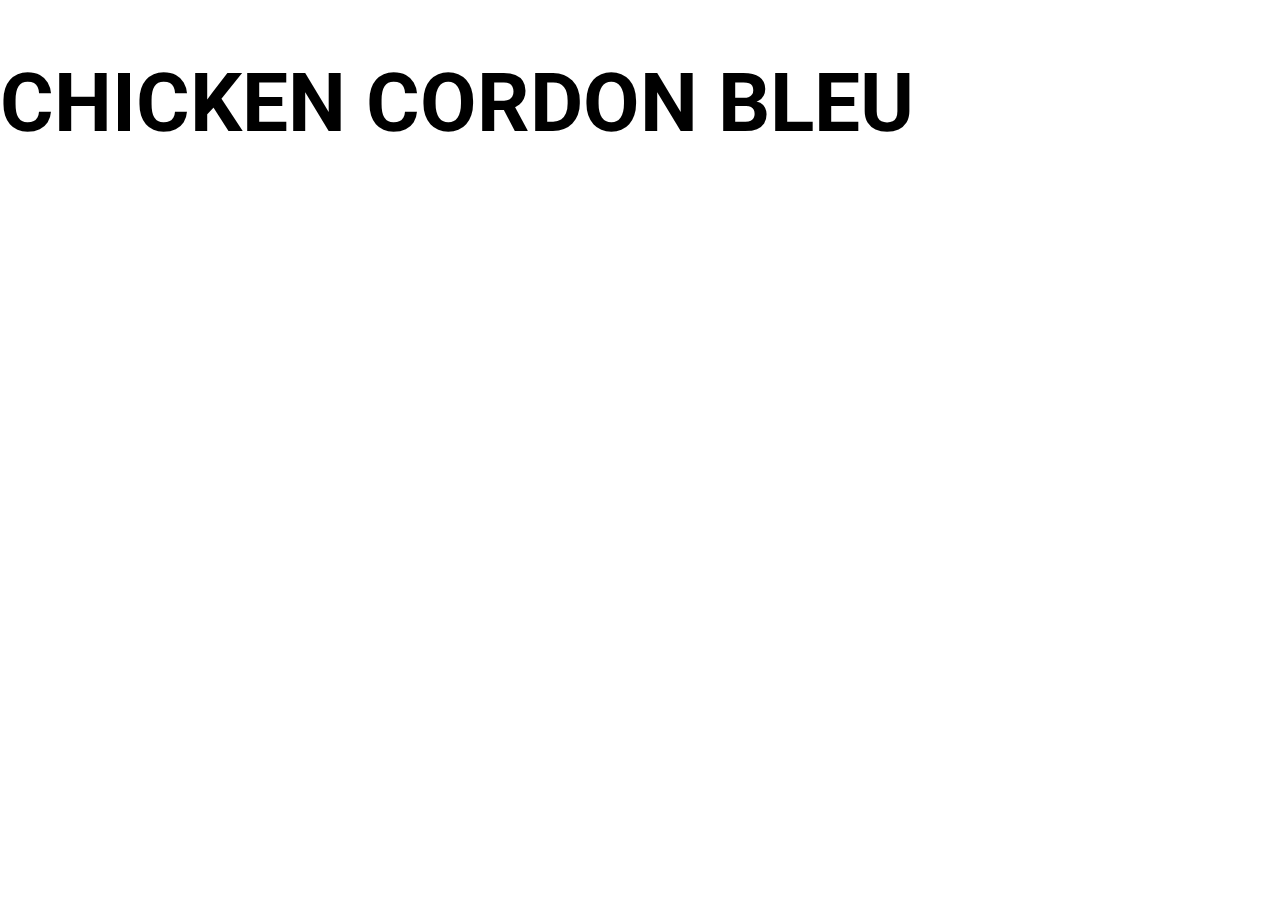
==== RecipePage/index.html @ 63432e51 "Structured the page with basic styles" ====
<!DOCTYPE html>
<html lang="en">
  <head>
    <meta charset="utf-8">
    <meta name="viewport" content="width=device-width, initial-scale=1">

    <title>Recipe page | Chicken Cordon Bleu</title>
    <link href="https://fonts.googleapis.com/css?family=Noto+Serif:400,400i,700|Roboto:400,400i,700" rel="stylesheet">
    <link rel="stylesheet" href="https://use.fontawesome.com/releases/v5.5.0/css/all.css" integrity="sha384-B4dIYHKNBt8Bc12p+WXckhzcICo0wtJAoU8YZTY5qE0Id1GSseTk6S+L3BlXeVIU" crossorigin="anonymous">


    <link rel="stylesheet" href="./sass/main.css">

    <!-- the below three lines are a fix to get HTML5 semantic elements working in old versions of Internet Explorer-->
    <!--[if lt IE 9]>
      <script src="https://cdnjs.cloudflare.com/ajax/libs/html5shiv/3.7.3/html5shiv.js"></script>
    <![endif]-->
  </head>

  <body>
    <section>
      <!-- Side content contains recipe tips and important info -->
      <aside>
        <div class="info">
          
        </div>
        <div class="info">

        </div>
        <div class="info">

        </div>
        <div class="info">

        </div>
      </aside>

      <!-- Main content area related to recipe details -->
      <article>
        <div class="main-content">
          <h1>Chicken <span>Cordon Bleu</span></h1>
          <div class="ingredients-content">
            <div class="extra-info">
              <div class="directions">
              </div>
              <div class="ingredients">
              </div>
            </div>
          </div>
        </div>
      </article>
      <div class="recipe-img">
      </div>      
    </section>
  </body>
</html>
---- RecipePage/sass/main.css ----
/* Resest */
body {
  padding: 0;
  margin: 0;
  font-family: Roboto;
  font-size: 16px;
}

p {
  margin-top: 0;
  margin-bottom: 0.5rem;
}

ul {
  list-style: none;
}
ul li {
  margin-bottom: 0.5rem;
}

h1 {
  font-size: 3.1rem;
  text-transform: uppercase;
}
@media only screen and (min-width: 768px) {
  h1 {
    font-size: 5.1rem;
  }
}

section {
  display: flex;
  flex-wrap: wrap;
  overflow: hidden;
}
@media only screen and (min-width: 768px) {
  section {
    flex-wrap: nowrap;
  }
}

/*# sourceMappingURL=main.css.map */
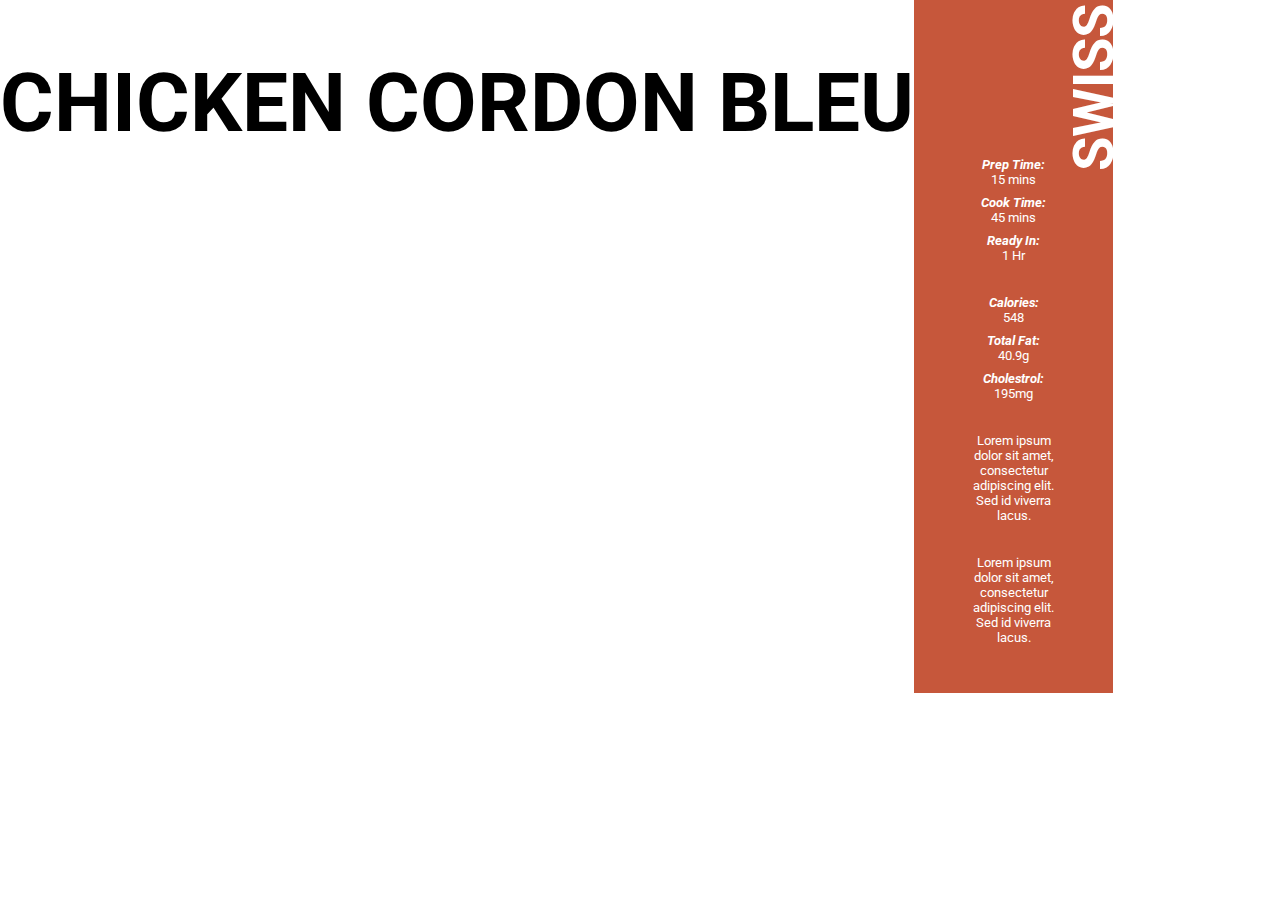
==== commit ec569a3d: "Added and styled side content" ====
--- a/RecipePage/index.html
+++ b/RecipePage/index.html
@@ -21,17 +21,27 @@
     <section>
       <!-- Side content contains recipe tips and important info -->
       <aside>
+        <h1>Swiss</h1>
+        <!-- Recipe info blocks -->
         <div class="info">
-          
+          <i class="fas fa-clock"></i>
+          <p><span>Prep Time:</span> 15 mins</p>
+          <p><span>Cook Time:</span> 45 mins</p>
+          <p><span>Ready In:</span> 1 Hr</p>
         </div>
         <div class="info">
-
+          <i class="fas fa-info-circle"></i>
+          <p><span>Calories:</span> 548</p>
+          <p><span>Total Fat:</span> 40.9g</p>
+          <p><span>Cholestrol:</span> 195mg</p>
         </div>
         <div class="info">
-
+          <i class="fas fa-utensils"></i>
+          <p>Lorem ipsum dolor sit amet, consectetur adipiscing elit. Sed id viverra lacus.</p>
         </div>
         <div class="info">
-
+          <i class="fas fa-utensils"></i>
+          <p>Lorem ipsum dolor sit amet, consectetur adipiscing elit. Sed id viverra lacus.</p>
         </div>
       </aside>
 
--- a/RecipePage/sass/main.css
+++ b/RecipePage/sass/main.css
@@ -38,5 +38,60 @@
     flex-wrap: nowrap;
   }
 }
+section aside {
+  background-color: #c6573b;
+  text-align: center;
+  padding: 1rem;
+  color: white;
+  width: 100%;
+  order: 3;
+  display: flex;
+  flex-wrap: wrap;
+}
+@media only screen and (min-width: 768px) {
+  section aside {
+    display: block;
+    width: auto;
+    order: 1;
+  }
+}
+section aside h1 {
+  transform: rotate(-90deg);
+  position: relative;
+  left: 52%;
+  font-size: 1.2rem;
+  display: none;
+}
+@media only screen and (min-width: 768px) {
+  section aside h1 {
+    font-size: 3.5rem;
+    left: 48%;
+    display: block;
+  }
+}
+section aside .info {
+  color: white;
+  margin-bottom: 2rem;
+  flex: 0 0 50%;
+}
+@media only screen and (min-width: 768px) {
+  section aside .info {
+    flex: 0 0 auto;
+  }
+}
+section aside .info .fas {
+  font-size: 2rem;
+  margin-bottom: 0.5rem;
+}
+section aside .info p {
+  font-size: 0.8rem;
+  width: 100px;
+  margin: 0.5rem auto;
+}
+section aside .info p span {
+  font-weight: bold;
+  font-style: italic;
+  display: block;
+}
 
 /*# sourceMappingURL=main.css.map */
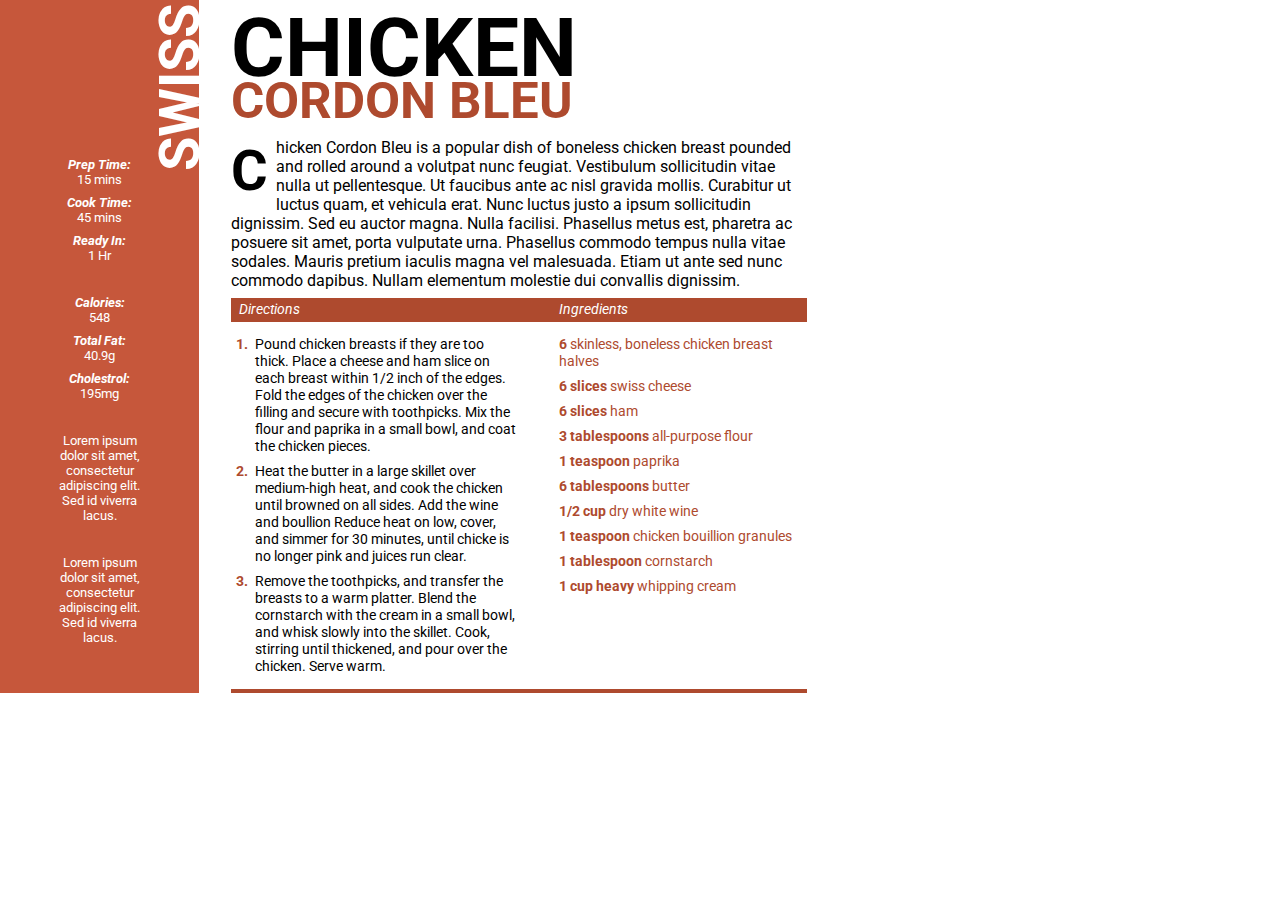
==== commit f7ab0f49: "Added and styled main content area" ====
--- a/RecipePage/index.html
+++ b/RecipePage/index.html
@@ -49,11 +49,44 @@
       <article>
         <div class="main-content">
           <h1>Chicken <span>Cordon Bleu</span></h1>
+          <p class="large">Chicken Cordon Bleu is a popular dish of boneless chicken breast pounded and rolled around a volutpat nunc feugiat. Vestibulum sollicitudin vitae nulla ut pellentesque. Ut faucibus ante ac nisl gravida mollis. Curabitur ut luctus quam, et vehicula erat. Nunc luctus justo a ipsum sollicitudin dignissim. Sed eu auctor magna. Nulla facilisi. Phasellus metus est, pharetra ac posuere sit amet, porta vulputate urna. Phasellus commodo tempus nulla vitae sodales. Mauris pretium iaculis magna vel malesuada. Etiam ut ante sed nunc commodo dapibus. Nullam elementum molestie dui convallis dignissim.</p>
+
+          <!-- Load Ingredients -->
           <div class="ingredients-content">
+            <div class="dt-tr">
+                <div class="dt-th">Directions</div>
+                <div class="dt-th">Ingredients</div>
+            </div>
             <div class="extra-info">
               <div class="directions">
+                <ul>
+                  <li>Pound chicken breasts if they are too thick. Place a cheese
+                  and ham slice on each breast within 1/2 inch of the edges. Fold
+                  the edges of the chicken over the filling and secure with toothpicks.
+                  Mix the flour and paprika in a small bowl, and coat the chicken pieces.</li>
+                  <li>Heat the butter in a large skillet over medium-high heat, and
+                  cook the chicken until browned on all sides. Add the wine and boullion 
+                  Reduce heat on low, cover, and simmer for 30 minutes, until chicke
+                  is no longer pink and juices run clear.</li>
+                  <li>Remove the toothpicks, and transfer the breasts to a warm platter.
+                  Blend the cornstarch with the cream in a small bowl, and whisk slowly
+                  into the skillet. Cook, stirring until thickened, and pour over the 
+                  chicken. Serve warm.</li>
+                </ul>
               </div>
               <div class="ingredients">
+                <ul>
+                  <li><strong>6</strong> skinless, boneless chicken breast halves</li>
+                  <li><strong>6 slices</strong> swiss cheese</li>
+                  <li><strong>6 slices</strong> ham</li>
+                  <li><strong>3 tablespoons</strong> all-purpose flour</li>
+                  <li><strong>1 teaspoon</strong> paprika</li>
+                  <li><strong>6 tablespoons</strong> butter</li>
+                  <li><strong>1/2 cup</strong> dry white wine</li>
+                  <li><strong>1 teaspoon</strong> chicken bouillion granules</li>
+                  <li><strong>1 tablespoon</strong> cornstarch</li>
+                  <li><strong>1 cup heavy</strong> whipping cream</li>
+                </ul>
               </div>
             </div>
           </div>
--- a/RecipePage/sass/main.css
+++ b/RecipePage/sass/main.css
@@ -93,5 +93,79 @@
   font-style: italic;
   display: block;
 }
+section article {
+  width: 100%;
+  order: 2;
+}
+@media only screen and (min-width: 768px) {
+  section article {
+    flex: 0 0 50%;
+    order: 1;
+  }
+}
+section article .main-content {
+  padding: 0 2rem;
+}
+section article .main-content h1 {
+  margin: 1rem 0;
+  line-height: 0.8;
+}
+section article .main-content h1 span {
+  display: block;
+  font-size: 2.2rem;
+  color: #ae4a2e;
+}
+@media only screen and (min-width: 768px) {
+  section article .main-content h1 span {
+    font-size: 3.2rem;
+  }
+}
+section article .main-content .large::first-letter {
+  font-weight: bold;
+  float: left;
+  font-size: 3.5rem;
+  padding-right: 0.5rem;
+}
+section article .main-content .ingredients-content {
+  border-bottom: 4px solid #ae4a2e;
+  font-size: 0.9rem;
+}
+section article .main-content .ingredients-content .dt-tr {
+  display: flex;
+  background: #ae4a2e;
+  color: white;
+  padding: 0.2rem 0.5rem;
+}
+section article .main-content .ingredients-content .dt-tr > div {
+  flex: 1;
+}
+section article .main-content .ingredients-content .dt-tr .dt-th {
+  font-style: italic;
+}
+section article .main-content .ingredients-content .dt-tr .dt-th:nth-of-type(2) {
+  margin-left: 5rem;
+}
+section article .main-content .ingredients-content .extra-info {
+  display: flex;
+}
+section article .main-content .ingredients-content .extra-info > div {
+  flex: 1;
+}
+section article .main-content .ingredients-content .extra-info .directions ul {
+  counter-reset: section;
+  padding-left: 1.5rem;
+  position: relative;
+}
+section article .main-content .ingredients-content .extra-info .directions ul li:before {
+  counter-increment: section;
+  content: counter(section) ".";
+  color: #ae4a2e;
+  font-weight: bold;
+  position: absolute;
+  left: 5px;
+}
+section article .main-content .ingredients-content .extra-info .ingredients ul {
+  color: #ae4a2e;
+}
 
 /*# sourceMappingURL=main.css.map */
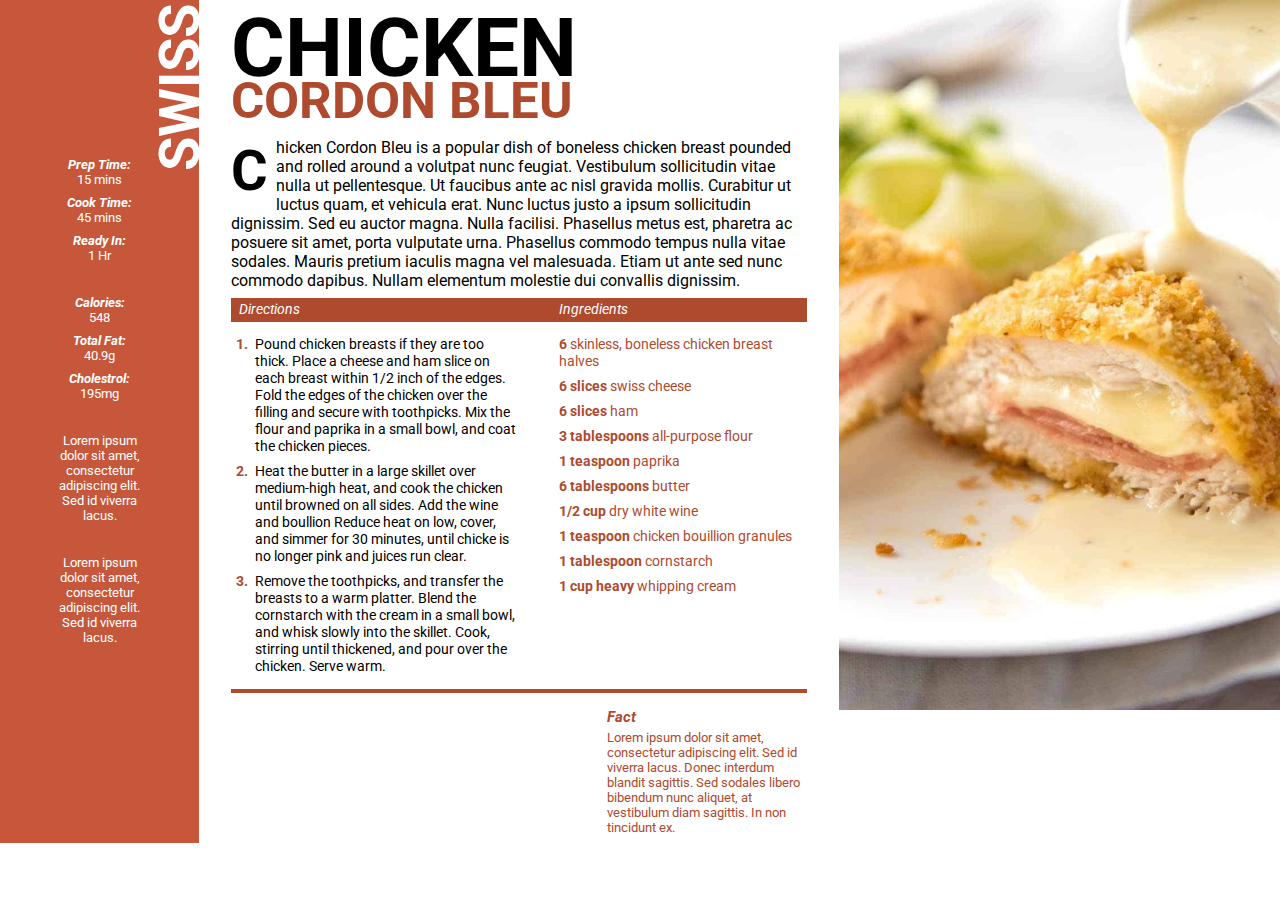
==== commit 7c084a3e: "Added recipe image and facts" ====
--- a/RecipePage/index.html
+++ b/RecipePage/index.html
@@ -90,10 +90,15 @@
               </div>
             </div>
           </div>
+          <div class="facts">
+            <h3>Fact</h3>
+            <p>Lorem ipsum dolor sit amet, consectetur adipiscing elit. Sed id viverra lacus. Donec interdum blandit sagittis. Sed sodales libero bibendum nunc aliquet, at vestibulum diam sagittis. In non tincidunt ex.</p>
+          </div>
         </div>
       </article>
       <div class="recipe-img">
-      </div>      
+        <img src="chicken-cordon.jpg" alt="Chicken cordon" />
+      </div>     
     </section>
   </body>
 </html>--- a/RecipePage/sass/main.css
+++ b/RecipePage/sass/main.css
@@ -167,5 +167,32 @@
 section article .main-content .ingredients-content .extra-info .ingredients ul {
   color: #ae4a2e;
 }
+section .facts {
+  width: 200px;
+  margin-left: auto;
+  font-size: 0.8rem;
+  color: #ae4a2e;
+}
+section .facts h3 {
+  margin-bottom: 0.2rem;
+  font-style: italic;
+}
+section .recipe-img {
+  order: 2;
+}
+@media only screen and (min-width: 768px) {
+  section .recipe-img {
+    max-width: 115%;
+    order: 3;
+  }
+}
+section .recipe-img img {
+  max-width: 100%;
+}
+@media only screen and (min-width: 768px) {
+  section .recipe-img img {
+    max-width: 115%;
+  }
+}
 
 /*# sourceMappingURL=main.css.map */
